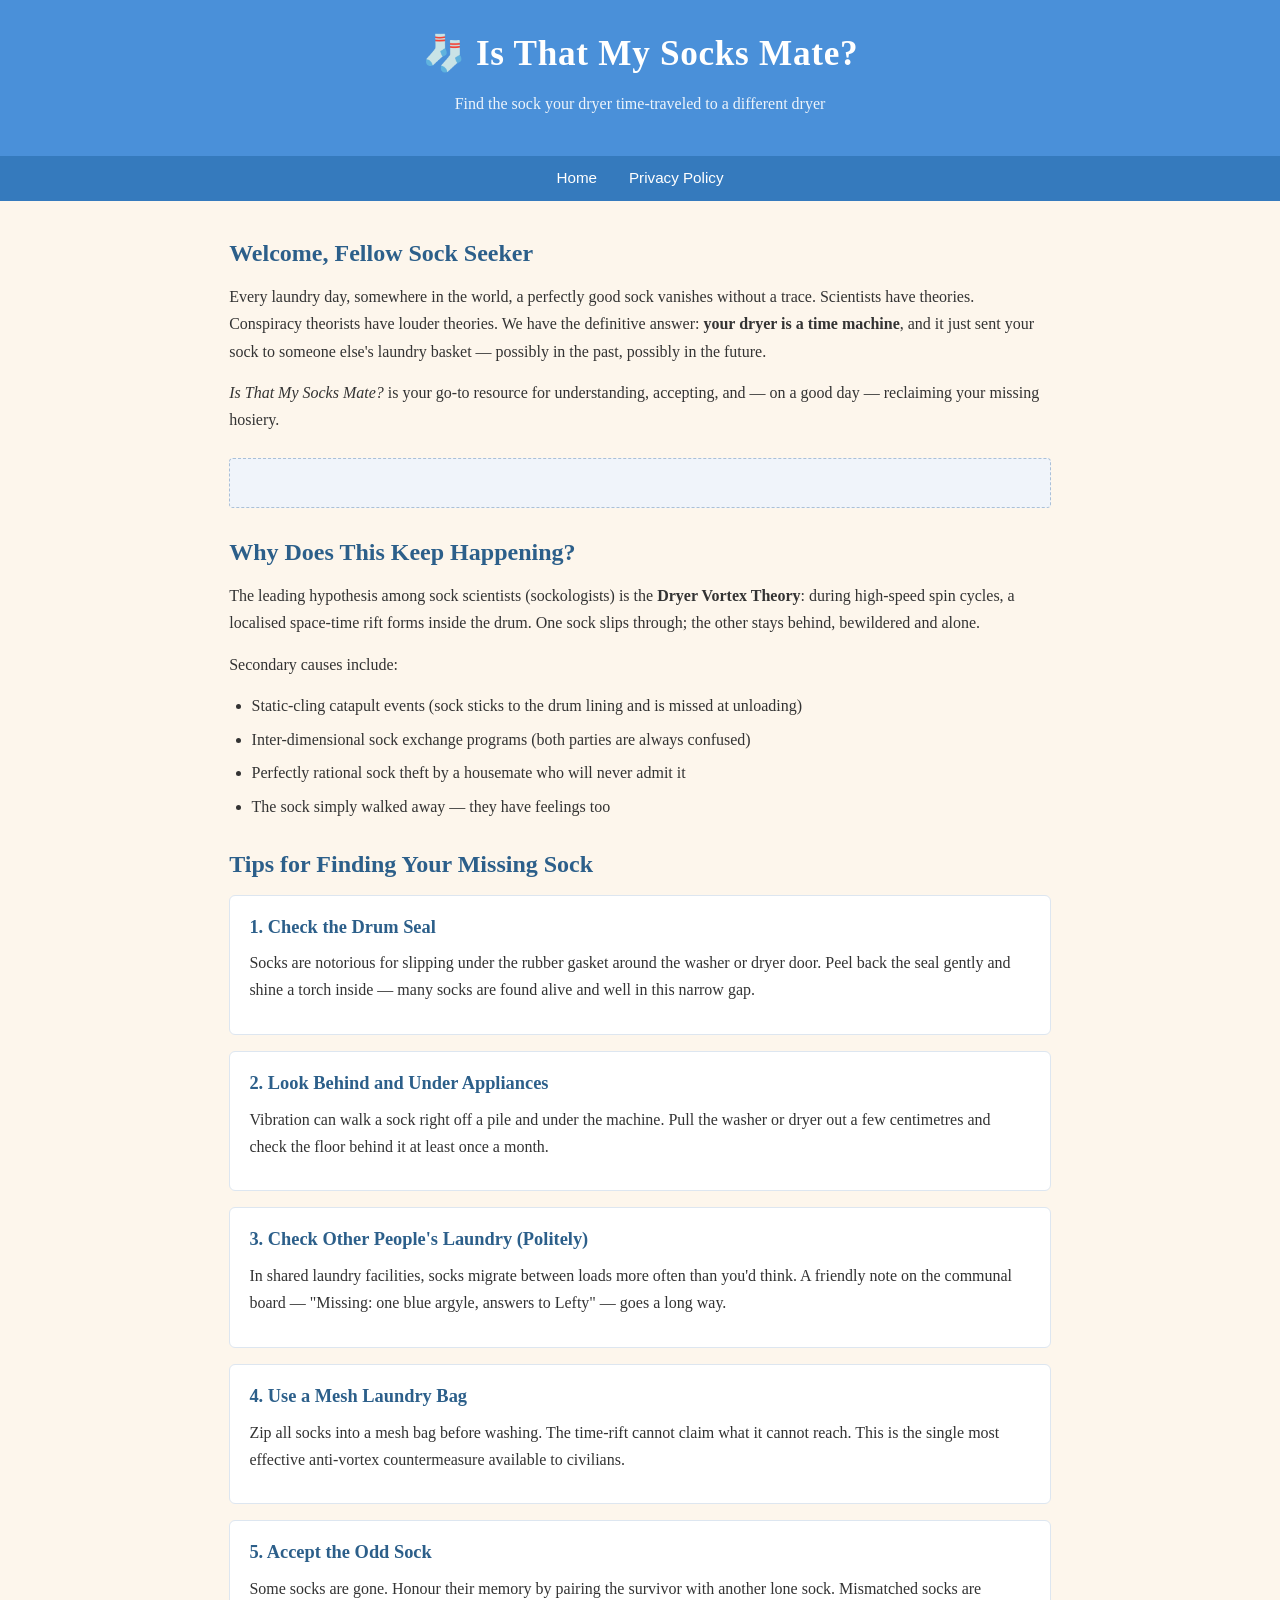
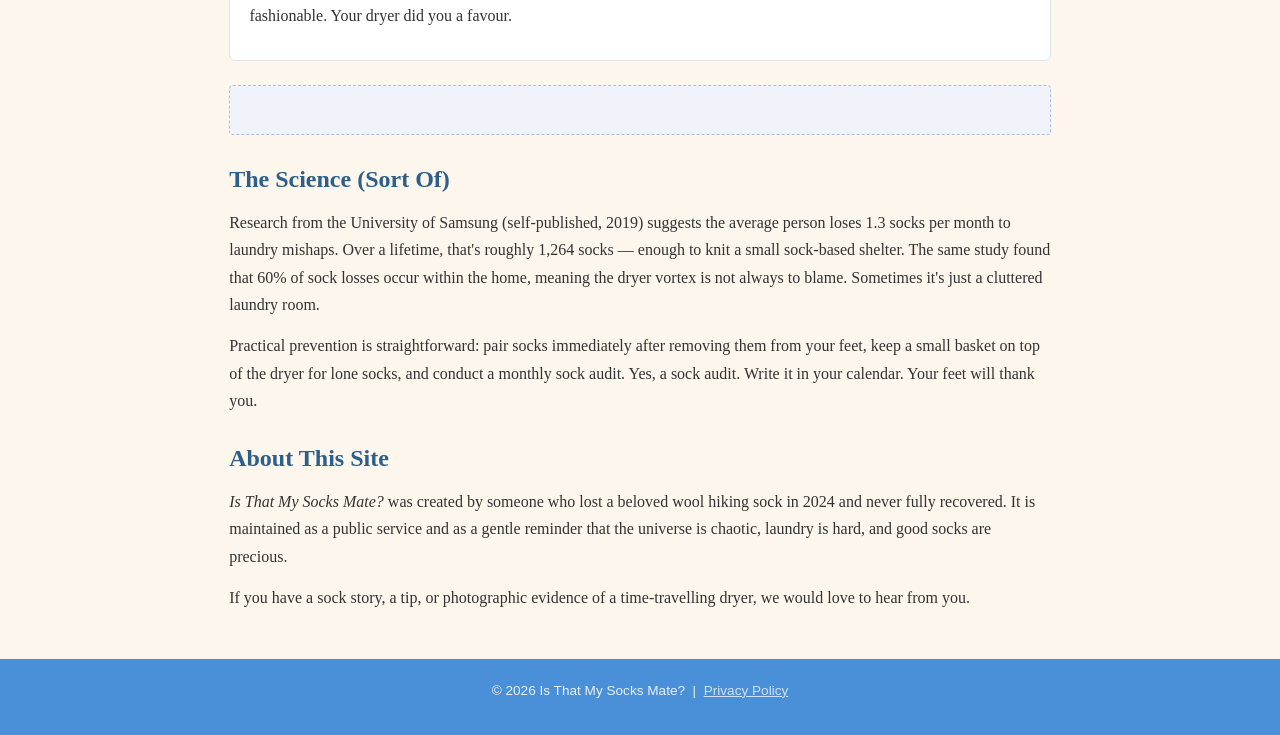
==== index.html @ 281c8d4a "Add index.html, privacy-policy.html, and style.css to prepare for AdSense Co-authored-by: boswellgra" ====
<!DOCTYPE html>
<html lang="en">
<head>
  <meta charset="UTF-8" />
  <meta name="viewport" content="width=device-width, initial-scale=1.0" />
  <meta name="description" content="Is That My Socks Mate? The fun guide to finding the sock your dryer time-traveled to another laundry machine." />
  <title>Is That My Socks Mate? – Find Your Missing Sock</title>
  <link rel="stylesheet" href="style.css" />
  <!-- Google AdSense auto-ads (replace ca-pub-XXXXXXXXXXXXXXXX with your publisher ID) -->
  <script async src="https://pagead2.googlesyndication.com/pagead/js/adsbygoogle.js?client=ca-pub-XXXXXXXXXXXXXXXX"
     crossorigin="anonymous"></script>
</head>
<body>

  <header>
    <h1>🧦 Is That My Socks Mate?</h1>
    <p class="tagline">Find the sock your dryer time-traveled to a different dryer</p>
  </header>

  <nav>
    <a href="index.html">Home</a>
    <a href="privacy-policy.html">Privacy Policy</a>
  </nav>

  <div class="container">

    <h2>Welcome, Fellow Sock Seeker</h2>
    <p>
      Every laundry day, somewhere in the world, a perfectly good sock vanishes without a trace.
      Scientists have theories. Conspiracy theorists have louder theories.
      We have the definitive answer: <strong>your dryer is a time machine</strong>, and it just
      sent your sock to someone else's laundry basket — possibly in the past, possibly in the future.
    </p>
    <p>
      <em>Is That My Socks Mate?</em> is your go-to resource for understanding, accepting, and — on
      a good day — reclaiming your missing hosiery.
    </p>

    <!-- Ad slot: top of content -->
    <div class="ad-slot">
      <ins class="adsbygoogle"
           style="display:block"
           data-ad-client="ca-pub-XXXXXXXXXXXXXXXX"
           data-ad-slot="XXXXXXXXXX"
           data-ad-format="auto"
           data-full-width-responsive="true"></ins>
      <script>(adsbygoogle = window.adsbygoogle || []).push({});</script>
    </div>

    <h2>Why Does This Keep Happening?</h2>
    <p>
      The leading hypothesis among sock scientists (sockologists) is the
      <strong>Dryer Vortex Theory</strong>: during high-speed spin cycles, a localised
      space-time rift forms inside the drum. One sock slips through; the other stays behind,
      bewildered and alone.
    </p>
    <p>
      Secondary causes include:
    </p>
    <ul>
      <li>Static-cling catapult events (sock sticks to the drum lining and is missed at unloading)</li>
      <li>Inter-dimensional sock exchange programs (both parties are always confused)</li>
      <li>Perfectly rational sock theft by a housemate who will never admit it</li>
      <li>The sock simply walked away — they have feelings too</li>
    </ul>

    <h2>Tips for Finding Your Missing Sock</h2>

    <div class="tip-card">
      <h3>1. Check the Drum Seal</h3>
      <p>
        Socks are notorious for slipping under the rubber gasket around the washer or dryer door.
        Peel back the seal gently and shine a torch inside — many socks are found alive and well
        in this narrow gap.
      </p>
    </div>

    <div class="tip-card">
      <h3>2. Look Behind and Under Appliances</h3>
      <p>
        Vibration can walk a sock right off a pile and under the machine. Pull the washer or dryer
        out a few centimetres and check the floor behind it at least once a month.
      </p>
    </div>

    <div class="tip-card">
      <h3>3. Check Other People's Laundry (Politely)</h3>
      <p>
        In shared laundry facilities, socks migrate between loads more often than you'd think.
        A friendly note on the communal board — "Missing: one blue argyle, answers to Lefty" —
        goes a long way.
      </p>
    </div>

    <div class="tip-card">
      <h3>4. Use a Mesh Laundry Bag</h3>
      <p>
        Zip all socks into a mesh bag before washing. The time-rift cannot claim what it cannot
        reach. This is the single most effective anti-vortex countermeasure available to civilians.
      </p>
    </div>

    <div class="tip-card">
      <h3>5. Accept the Odd Sock</h3>
      <p>
        Some socks are gone. Honour their memory by pairing the survivor with another lone sock.
        Mismatched socks are fashionable. Your dryer did you a favour.
      </p>
    </div>

    <!-- Ad slot: mid-content -->
    <div class="ad-slot">
      <ins class="adsbygoogle"
           style="display:block"
           data-ad-client="ca-pub-XXXXXXXXXXXXXXXX"
           data-ad-slot="XXXXXXXXXX"
           data-ad-format="auto"
           data-full-width-responsive="true"></ins>
      <script>(adsbygoogle = window.adsbygoogle || []).push({});</script>
    </div>

    <h2>The Science (Sort Of)</h2>
    <p>
      Research from the University of Samsung (self-published, 2019) suggests the average person
      loses 1.3 socks per month to laundry mishaps. Over a lifetime, that's roughly 1,264 socks —
      enough to knit a small sock-based shelter. The same study found that 60% of sock losses occur
      within the home, meaning the dryer vortex is not always to blame. Sometimes it's just a
      cluttered laundry room.
    </p>
    <p>
      Practical prevention is straightforward: pair socks immediately after removing them from your
      feet, keep a small basket on top of the dryer for lone socks, and conduct a monthly sock audit.
      Yes, a sock audit. Write it in your calendar. Your feet will thank you.
    </p>

    <h2>About This Site</h2>
    <p>
      <em>Is That My Socks Mate?</em> was created by someone who lost a beloved wool hiking sock
      in 2024 and never fully recovered. It is maintained as a public service and as a gentle
      reminder that the universe is chaotic, laundry is hard, and good socks are precious.
    </p>
    <p>
      If you have a sock story, a tip, or photographic evidence of a time-travelling dryer,
      we would love to hear from you.
    </p>

  </div>

  <footer>
    <p>&copy; 2026 Is That My Socks Mate? &nbsp;|&nbsp; <a href="privacy-policy.html">Privacy Policy</a></p>
  </footer>

</body>
</html>
---- style.css ----
/* isthatmysocksmate */
* {
  box-sizing: border-box;
  margin: 0;
  padding: 0;
}

body {
  font-family: Georgia, 'Times New Roman', serif;
  background-color: #fdf6ec;
  color: #333;
  line-height: 1.7;
}

header {
  background-color: #4a90d9;
  color: #fff;
  padding: 1.5rem 2rem;
  text-align: center;
}

header h1 {
  font-size: 2.2rem;
  letter-spacing: 0.02em;
}

header p.tagline {
  font-size: 1rem;
  margin-top: 0.4rem;
  opacity: 0.9;
}

nav {
  background-color: #357abd;
  display: flex;
  justify-content: center;
  gap: 2rem;
  padding: 0.6rem 1rem;
}

nav a {
  color: #fff;
  text-decoration: none;
  font-size: 0.95rem;
  font-family: Arial, sans-serif;
}

nav a:hover {
  text-decoration: underline;
}

.container {
  max-width: 860px;
  margin: 2rem auto;
  padding: 0 1.2rem;
}

h2 {
  font-size: 1.5rem;
  color: #2c5f8a;
  margin: 1.5rem 0 0.6rem;
}

h3 {
  font-size: 1.15rem;
  color: #2c5f8a;
  margin: 1.2rem 0 0.4rem;
}

p {
  margin-bottom: 0.9rem;
}

ul {
  margin: 0.5rem 0 1rem 1.4rem;
}

ul li {
  margin-bottom: 0.4rem;
}

.tip-card {
  background: #fff;
  border: 1px solid #dde6f0;
  border-radius: 6px;
  padding: 1rem 1.2rem;
  margin-bottom: 1rem;
}

.tip-card h3 {
  margin-top: 0;
}

.ad-slot {
  background: #f0f4fa;
  border: 1px dashed #aac0d8;
  border-radius: 4px;
  text-align: center;
  padding: 1.5rem;
  margin: 1.5rem 0;
  color: #7a95b0;
  font-family: Arial, sans-serif;
  font-size: 0.85rem;
}

footer {
  background-color: #4a90d9;
  color: #e8f0fb;
  text-align: center;
  padding: 1.2rem 1rem;
  font-family: Arial, sans-serif;
  font-size: 0.85rem;
  margin-top: 3rem;
}

footer a {
  color: #cfe0f8;
}
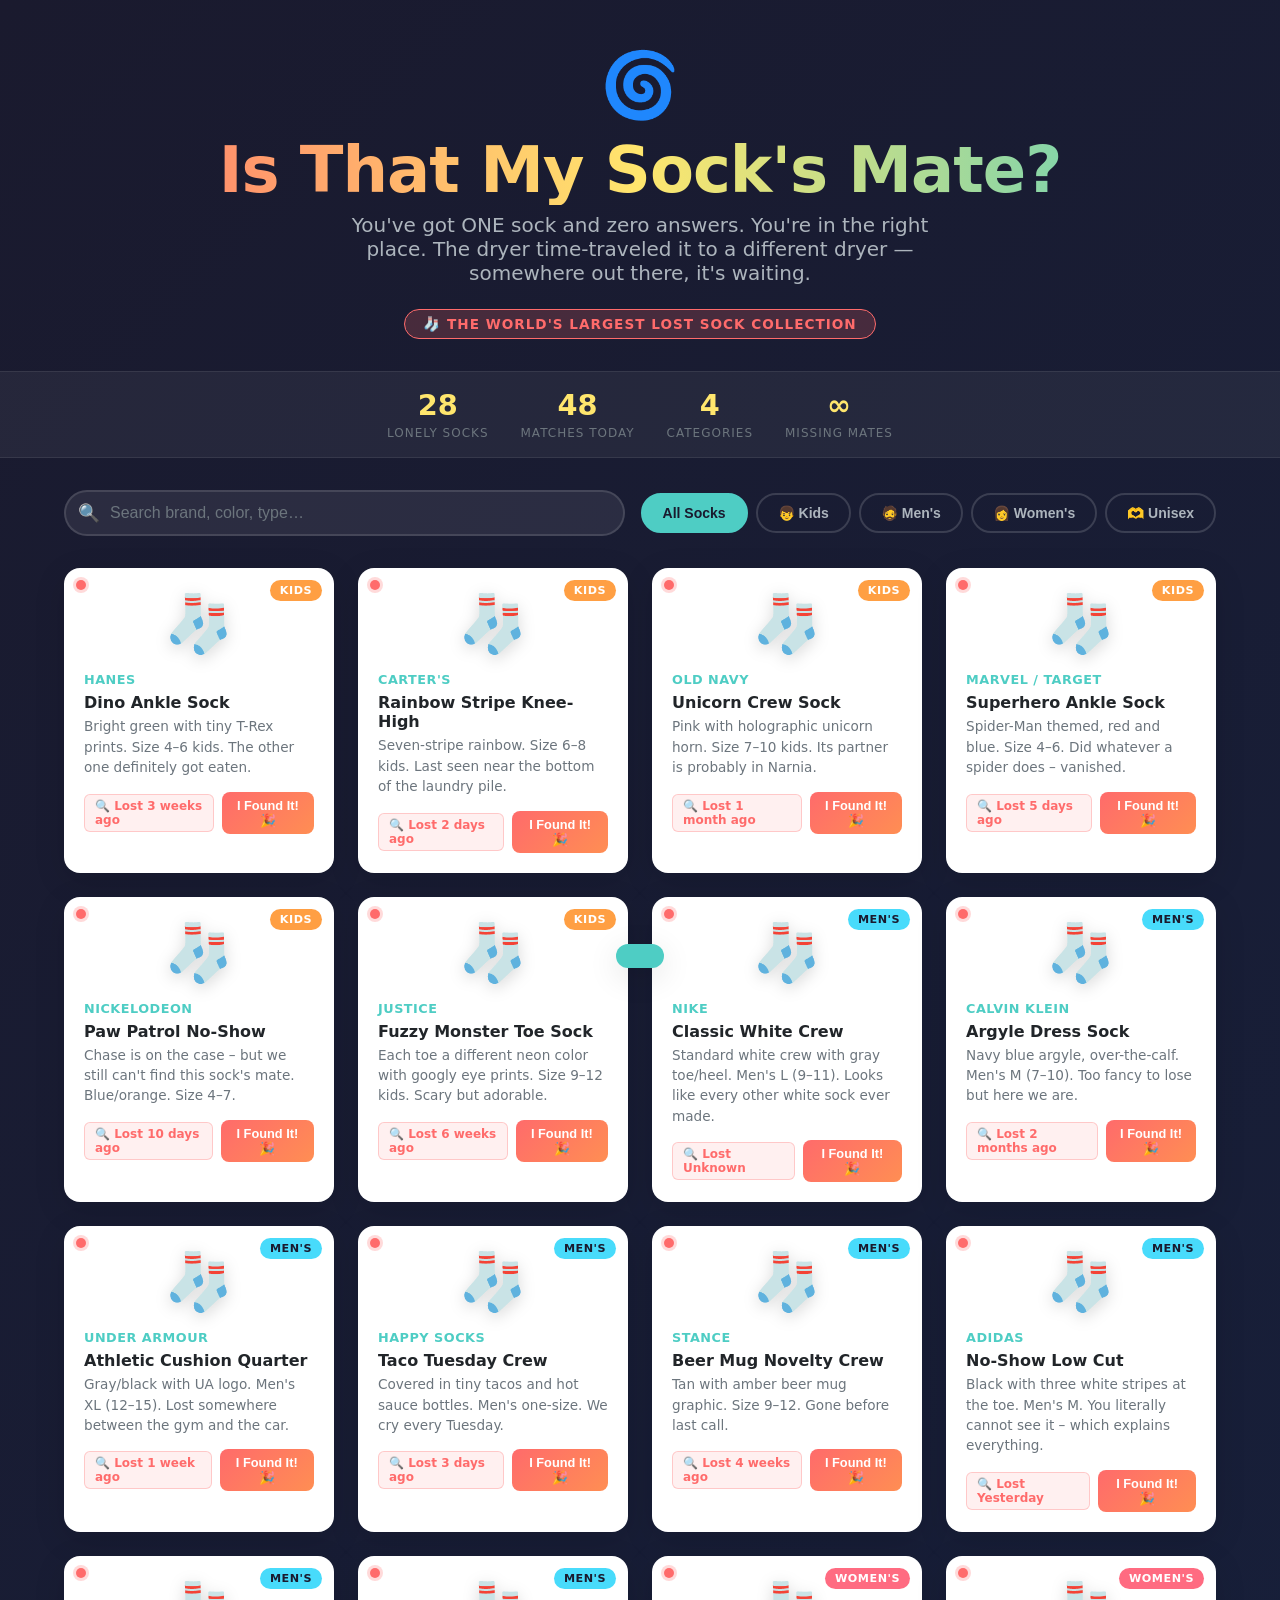
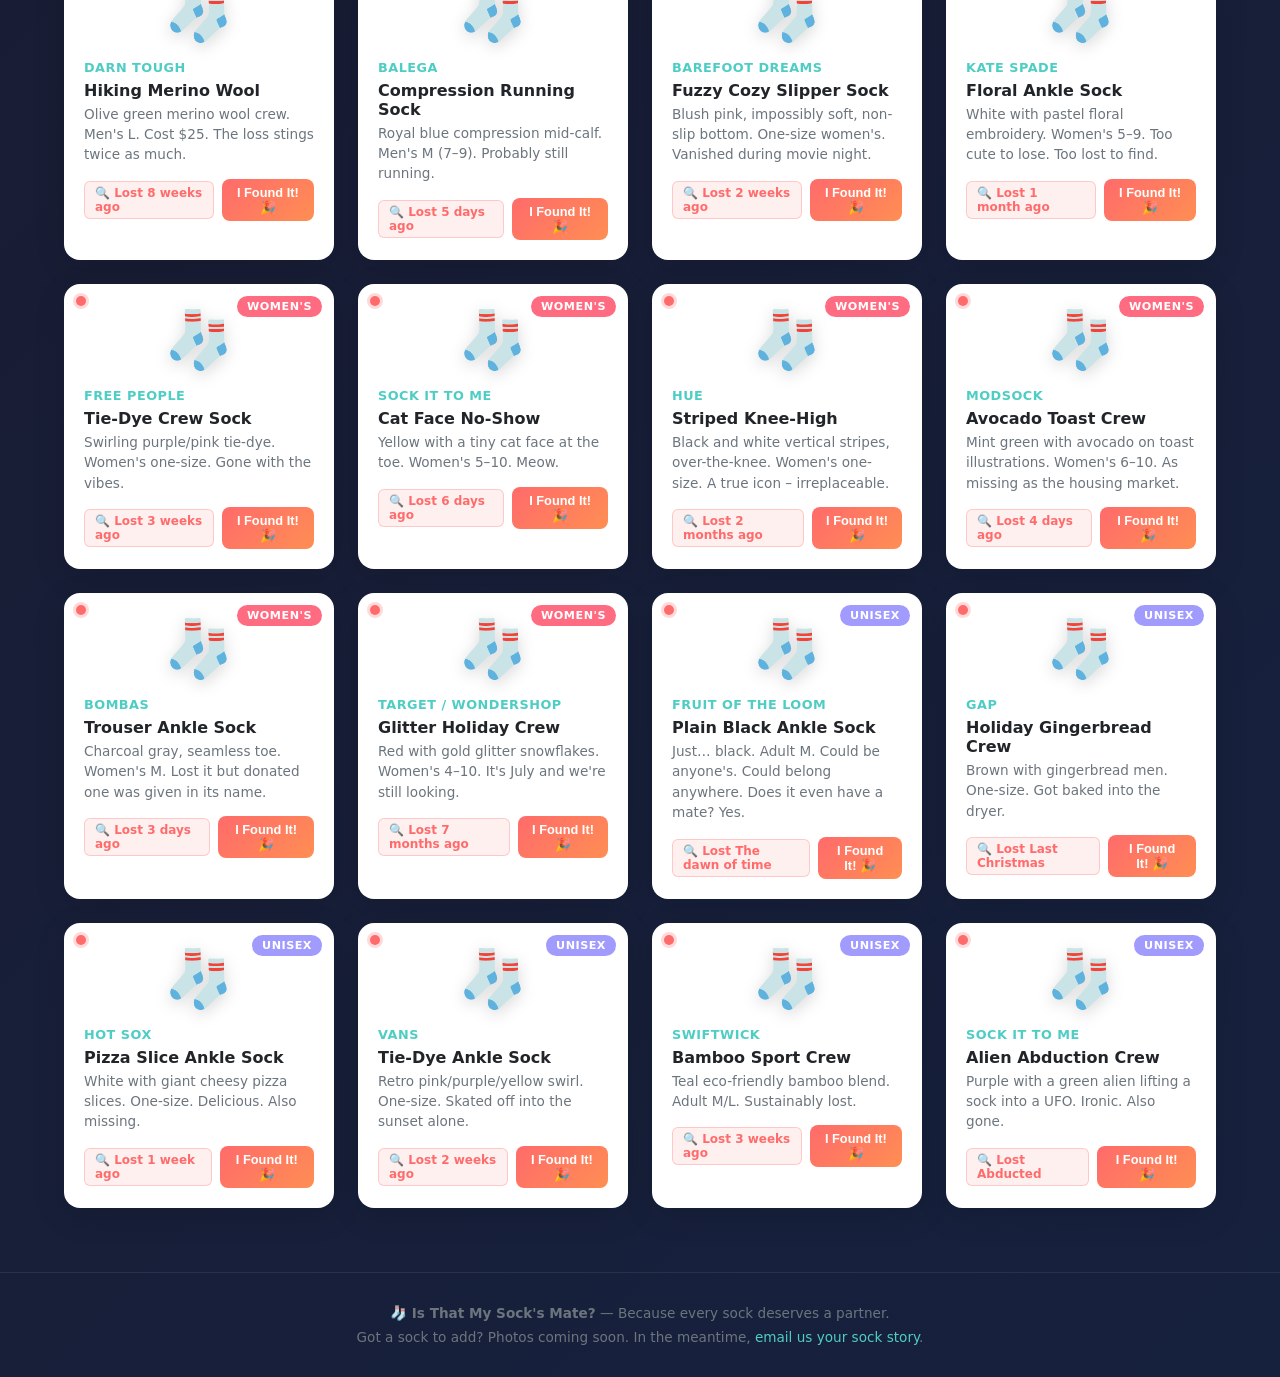
==== commit d721d11b: "build fun missing-socks homepage with 28 sock listings, filters, search, and modal Co-authored-by: b" ====
--- a/index.html
+++ b/index.html
@@ -3,152 +3,103 @@
 <head>
   <meta charset="UTF-8" />
   <meta name="viewport" content="width=device-width, initial-scale=1.0" />
-  <meta name="description" content="Is That My Socks Mate? The fun guide to finding the sock your dryer time-traveled to another laundry machine." />
-  <title>Is That My Socks Mate? – Find Your Missing Sock</title>
-  <link rel="stylesheet" href="style.css" />
-  <!-- Google AdSense auto-ads (replace ca-pub-XXXXXXXXXXXXXXXX with your publisher ID) -->
-  <script async src="https://pagead2.googlesyndication.com/pagead/js/adsbygoogle.js?client=ca-pub-XXXXXXXXXXXXXXXX"
-     crossorigin="anonymous"></script>
+  <meta name="description" content="Is That My Sock's Mate? The internet's lost-and-found for single socks. Browse hundreds of lonely socks searching for their partners." />
+  <meta property="og:title" content="Is That My Sock's Mate? 🧦" />
+  <meta property="og:description" content="Got a sock with no match? You're not alone. Browse our lost sock collection." />
+  <meta property="og:type" content="website" />
+  <title>Is That My Sock's Mate? 🧦</title>
+  <link rel="stylesheet" href="styles.css" />
 </head>
 <body>
 
+  <!-- ── Header ── -->
   <header>
-    <h1>🧦 Is That My Socks Mate?</h1>
-    <p class="tagline">Find the sock your dryer time-traveled to a different dryer</p>
+    <div class="emoji-dryer" aria-hidden="true">🌀</div>
+    <h1>Is That My Sock's Mate?</h1>
+    <p class="tagline">
+      You've got ONE sock and zero answers. You're in the right place.
+      The dryer time-traveled it to a different dryer — somewhere out there, it's waiting.
+    </p>
+    <span class="dryer-badge">🧦 The World's Largest Lost Sock Collection</span>
   </header>
 
-  <nav>
-    <a href="index.html">Home</a>
-    <a href="privacy-policy.html">Privacy Policy</a>
-  </nav>
-
-  <div class="container">
-
-    <h2>Welcome, Fellow Sock Seeker</h2>
-    <p>
-      Every laundry day, somewhere in the world, a perfectly good sock vanishes without a trace.
-      Scientists have theories. Conspiracy theorists have louder theories.
-      We have the definitive answer: <strong>your dryer is a time machine</strong>, and it just
-      sent your sock to someone else's laundry basket — possibly in the past, possibly in the future.
-    </p>
-    <p>
-      <em>Is That My Socks Mate?</em> is your go-to resource for understanding, accepting, and — on
-      a good day — reclaiming your missing hosiery.
-    </p>
-
-    <!-- Ad slot: top of content -->
-    <div class="ad-slot">
-      <ins class="adsbygoogle"
-           style="display:block"
-           data-ad-client="ca-pub-XXXXXXXXXXXXXXXX"
-           data-ad-slot="XXXXXXXXXX"
-           data-ad-format="auto"
-           data-full-width-responsive="true"></ins>
-      <script>(adsbygoogle = window.adsbygoogle || []).push({});</script>
+  <!-- ── Stats Bar ── -->
+  <div class="stats-bar" role="region" aria-label="Site statistics">
+    <div class="stat">
+      <span class="num" id="total-count">28</span>
+      <span class="label">Lonely Socks</span>
     </div>
-
-    <h2>Why Does This Keep Happening?</h2>
-    <p>
-      The leading hypothesis among sock scientists (sockologists) is the
-      <strong>Dryer Vortex Theory</strong>: during high-speed spin cycles, a localised
-      space-time rift forms inside the drum. One sock slips through; the other stays behind,
-      bewildered and alone.
-    </p>
-    <p>
-      Secondary causes include:
-    </p>
-    <ul>
-      <li>Static-cling catapult events (sock sticks to the drum lining and is missed at unloading)</li>
-      <li>Inter-dimensional sock exchange programs (both parties are always confused)</li>
-      <li>Perfectly rational sock theft by a housemate who will never admit it</li>
-      <li>The sock simply walked away — they have feelings too</li>
-    </ul>
-
-    <h2>Tips for Finding Your Missing Sock</h2>
-
-    <div class="tip-card">
-      <h3>1. Check the Drum Seal</h3>
-      <p>
-        Socks are notorious for slipping under the rubber gasket around the washer or dryer door.
-        Peel back the seal gently and shine a torch inside — many socks are found alive and well
-        in this narrow gap.
-      </p>
+    <div class="stat">
+      <span class="num" id="matched-count">47</span>
+      <span class="label">Matches Today</span>
     </div>
-
-    <div class="tip-card">
-      <h3>2. Look Behind and Under Appliances</h3>
-      <p>
-        Vibration can walk a sock right off a pile and under the machine. Pull the washer or dryer
-        out a few centimetres and check the floor behind it at least once a month.
-      </p>
+    <div class="stat">
+      <span class="num">4</span>
+      <span class="label">Categories</span>
     </div>
-
-    <div class="tip-card">
-      <h3>3. Check Other People's Laundry (Politely)</h3>
-      <p>
-        In shared laundry facilities, socks migrate between loads more often than you'd think.
-        A friendly note on the communal board — "Missing: one blue argyle, answers to Lefty" —
-        goes a long way.
-      </p>
+    <div class="stat">
+      <span class="num">∞</span>
+      <span class="label">Missing Mates</span>
     </div>
-
-    <div class="tip-card">
-      <h3>4. Use a Mesh Laundry Bag</h3>
-      <p>
-        Zip all socks into a mesh bag before washing. The time-rift cannot claim what it cannot
-        reach. This is the single most effective anti-vortex countermeasure available to civilians.
-      </p>
-    </div>
-
-    <div class="tip-card">
-      <h3>5. Accept the Odd Sock</h3>
-      <p>
-        Some socks are gone. Honour their memory by pairing the survivor with another lone sock.
-        Mismatched socks are fashionable. Your dryer did you a favour.
-      </p>
-    </div>
-
-    <!-- Ad slot: mid-content -->
-    <div class="ad-slot">
-      <ins class="adsbygoogle"
-           style="display:block"
-           data-ad-client="ca-pub-XXXXXXXXXXXXXXXX"
-           data-ad-slot="XXXXXXXXXX"
-           data-ad-format="auto"
-           data-full-width-responsive="true"></ins>
-      <script>(adsbygoogle = window.adsbygoogle || []).push({});</script>
-    </div>
-
-    <h2>The Science (Sort Of)</h2>
-    <p>
-      Research from the University of Samsung (self-published, 2019) suggests the average person
-      loses 1.3 socks per month to laundry mishaps. Over a lifetime, that's roughly 1,264 socks —
-      enough to knit a small sock-based shelter. The same study found that 60% of sock losses occur
-      within the home, meaning the dryer vortex is not always to blame. Sometimes it's just a
-      cluttered laundry room.
-    </p>
-    <p>
-      Practical prevention is straightforward: pair socks immediately after removing them from your
-      feet, keep a small basket on top of the dryer for lone socks, and conduct a monthly sock audit.
-      Yes, a sock audit. Write it in your calendar. Your feet will thank you.
-    </p>
-
-    <h2>About This Site</h2>
-    <p>
-      <em>Is That My Socks Mate?</em> was created by someone who lost a beloved wool hiking sock
-      in 2024 and never fully recovered. It is maintained as a public service and as a gentle
-      reminder that the universe is chaotic, laundry is hard, and good socks are precious.
-    </p>
-    <p>
-      If you have a sock story, a tip, or photographic evidence of a time-travelling dryer,
-      we would love to hear from you.
-    </p>
-
   </div>
 
+  <!-- ── Controls ── -->
+  <div class="controls">
+    <div class="search-wrap">
+      <span class="search-icon" aria-hidden="true">🔍</span>
+      <input
+        id="search"
+        type="search"
+        placeholder="Search brand, color, type…"
+        aria-label="Search socks"
+        autocomplete="off"
+      />
+    </div>
+    <div class="filters" role="group" aria-label="Filter by category">
+      <button class="filter-btn active" data-filter="all">All Socks</button>
+      <button class="filter-btn" data-filter="kids">👦 Kids</button>
+      <button class="filter-btn" data-filter="mens">🧔 Men's</button>
+      <button class="filter-btn" data-filter="womens">👩 Women's</button>
+      <button class="filter-btn" data-filter="unisex">🫶 Unisex</button>
+    </div>
+  </div>
+
+  <!-- ── Sock Grid ── -->
+  <main>
+    <div id="sock-grid" class="sock-grid" role="list" aria-label="Lost socks"></div>
+    <div id="empty-state" aria-live="polite">
+      <div class="big-emoji">🧦❓</div>
+      <h2>No socks found!</h2>
+      <p>Try a different search or category.</p>
+    </div>
+  </main>
+
+  <!-- ── Sock Detail Modal ── -->
+  <div id="modal" class="modal-overlay" role="dialog" aria-modal="true" aria-labelledby="modal-name">
+    <div class="modal" tabindex="-1">
+      <button id="modal-close" class="close-btn" aria-label="Close">&times;</button>
+      <div class="sock-big" id="modal-emoji">🧦</div>
+      <span id="modal-cat" class="category-badge"></span>
+      <h2 id="modal-name"></h2>
+      <div class="modal-brand" id="modal-brand"></div>
+      <p id="modal-desc"></p>
+      <p style="font-size:0.8rem;color:#adb5bd;margin-bottom:20px" id="modal-since"></p>
+      <button id="modal-share" class="share-btn">📤 Share This Sock</button>
+    </div>
+  </div>
+
+  <!-- ── Toast ── -->
+  <div id="toast" class="toast" role="status" aria-live="polite"></div>
+
+  <!-- ── Footer ── -->
   <footer>
-    <p>&copy; 2026 Is That My Socks Mate? &nbsp;|&nbsp; <a href="privacy-policy.html">Privacy Policy</a></p>
+    <p>🧦 <strong>Is That My Sock's Mate?</strong> — Because every sock deserves a partner.</p>
+    <p style="margin-top:8px">
+      Got a sock to add? Photos coming soon.
+      In the meantime, <a href="mailto:hello@isthatmysocksmate.com">email us your sock story</a>.
+    </p>
   </footer>
 
+  <script src="app.js"></script>
 </body>
 </html>
--- a/styles.css
+++ b/styles.css
@@ -0,0 +1,467 @@
+/* ============================================
+   Is That My Sock's Mate? – Main Stylesheet
+   ============================================ */
+
+:root {
+  --primary: #ff6b6b;
+  --secondary: #4ecdc4;
+  --accent: #ffe66d;
+  --dark: #1a1a2e;
+  --mid: #16213e;
+  --light: #f8f9fa;
+  --card-bg: #ffffff;
+  --shadow: 0 8px 32px rgba(0, 0, 0, 0.12);
+  --radius: 16px;
+}
+
+* {
+  margin: 0;
+  padding: 0;
+  box-sizing: border-box;
+}
+
+body {
+  font-family: 'Segoe UI', system-ui, -apple-system, sans-serif;
+  background: linear-gradient(135deg, var(--dark) 0%, var(--mid) 100%);
+  min-height: 100vh;
+  color: var(--light);
+  overflow-x: hidden;
+}
+
+/* ── Header ── */
+header {
+  text-align: center;
+  padding: 48px 24px 32px;
+  position: relative;
+}
+
+header .emoji-dryer {
+  font-size: 4rem;
+  animation: spin 6s linear infinite;
+  display: inline-block;
+}
+
+@keyframes spin {
+  0%   { transform: rotate(0deg); }
+  25%  { transform: rotate(10deg); }
+  75%  { transform: rotate(-10deg); }
+  100% { transform: rotate(0deg); }
+}
+
+header h1 {
+  font-size: clamp(2rem, 6vw, 4rem);
+  font-weight: 900;
+  background: linear-gradient(90deg, var(--primary), var(--accent), var(--secondary));
+  -webkit-background-clip: text;
+  -webkit-text-fill-color: transparent;
+  background-clip: text;
+  line-height: 1.1;
+  margin: 12px 0 8px;
+  letter-spacing: -1px;
+}
+
+header p.tagline {
+  font-size: clamp(1rem, 2.5vw, 1.25rem);
+  color: #adb5bd;
+  max-width: 600px;
+  margin: 0 auto 24px;
+}
+
+.dryer-badge {
+  display: inline-block;
+  background: rgba(255, 107, 107, 0.2);
+  border: 1px solid var(--primary);
+  color: var(--primary);
+  border-radius: 999px;
+  padding: 6px 18px;
+  font-size: 0.85rem;
+  font-weight: 700;
+  letter-spacing: 1px;
+  text-transform: uppercase;
+}
+
+/* ── Stats bar ── */
+.stats-bar {
+  display: flex;
+  justify-content: center;
+  gap: 32px;
+  flex-wrap: wrap;
+  padding: 16px 24px;
+  background: rgba(255, 255, 255, 0.05);
+  border-top: 1px solid rgba(255, 255, 255, 0.08);
+  border-bottom: 1px solid rgba(255, 255, 255, 0.08);
+  margin-bottom: 32px;
+}
+
+.stat {
+  text-align: center;
+}
+
+.stat .num {
+  font-size: 1.8rem;
+  font-weight: 800;
+  color: var(--accent);
+  display: block;
+}
+
+.stat .label {
+  font-size: 0.75rem;
+  color: #6c757d;
+  text-transform: uppercase;
+  letter-spacing: 1px;
+}
+
+/* ── Controls ── */
+.controls {
+  max-width: 1200px;
+  margin: 0 auto 32px;
+  padding: 0 24px;
+  display: flex;
+  gap: 16px;
+  flex-wrap: wrap;
+  align-items: center;
+  justify-content: space-between;
+}
+
+.search-wrap {
+  position: relative;
+  flex: 1;
+  min-width: 220px;
+}
+
+.search-wrap input {
+  width: 100%;
+  padding: 12px 20px 12px 44px;
+  border-radius: 999px;
+  border: 2px solid rgba(255, 255, 255, 0.12);
+  background: rgba(255, 255, 255, 0.08);
+  color: var(--light);
+  font-size: 1rem;
+  outline: none;
+  transition: border-color 0.2s;
+}
+
+.search-wrap input::placeholder { color: #6c757d; }
+.search-wrap input:focus { border-color: var(--secondary); }
+
+.search-wrap .search-icon {
+  position: absolute;
+  left: 14px;
+  top: 50%;
+  transform: translateY(-50%);
+  font-size: 1.1rem;
+  pointer-events: none;
+}
+
+.filters {
+  display: flex;
+  gap: 8px;
+  flex-wrap: wrap;
+}
+
+.filter-btn {
+  padding: 10px 20px;
+  border-radius: 999px;
+  border: 2px solid rgba(255, 255, 255, 0.15);
+  background: transparent;
+  color: #adb5bd;
+  font-size: 0.875rem;
+  font-weight: 600;
+  cursor: pointer;
+  transition: all 0.2s;
+  white-space: nowrap;
+}
+
+.filter-btn:hover {
+  border-color: var(--secondary);
+  color: var(--secondary);
+}
+
+.filter-btn.active {
+  background: var(--secondary);
+  border-color: var(--secondary);
+  color: var(--dark);
+}
+
+/* ── Grid ── */
+.sock-grid {
+  max-width: 1200px;
+  margin: 0 auto;
+  padding: 0 24px 64px;
+  display: grid;
+  grid-template-columns: repeat(auto-fill, minmax(260px, 1fr));
+  gap: 24px;
+}
+
+/* ── Sock Card ── */
+.sock-card {
+  background: var(--card-bg);
+  border-radius: var(--radius);
+  box-shadow: var(--shadow);
+  overflow: hidden;
+  transition: transform 0.25s, box-shadow 0.25s;
+  cursor: pointer;
+  color: var(--dark);
+  position: relative;
+}
+
+.sock-card:hover {
+  transform: translateY(-6px) rotate(1deg);
+  box-shadow: 0 20px 48px rgba(0, 0, 0, 0.25);
+}
+
+.sock-card .card-header {
+  padding: 28px 20px 20px;
+  display: flex;
+  flex-direction: column;
+  align-items: center;
+  gap: 8px;
+  position: relative;
+}
+
+.sock-emoji {
+  font-size: 3.5rem;
+  line-height: 1;
+  filter: drop-shadow(0 4px 8px rgba(0,0,0,0.15));
+  animation: wobble 3s ease-in-out infinite;
+  animation-delay: var(--delay, 0s);
+}
+
+@keyframes wobble {
+  0%, 100% { transform: rotate(-5deg); }
+  50%       { transform: rotate(5deg); }
+}
+
+.sock-card .category-badge {
+  position: absolute;
+  top: 12px;
+  right: 12px;
+  font-size: 0.7rem;
+  font-weight: 700;
+  text-transform: uppercase;
+  letter-spacing: 0.5px;
+  padding: 4px 10px;
+  border-radius: 999px;
+  color: #fff;
+}
+
+.cat-kids    { background: #ff9f43; }
+.cat-mens    { background: #48dbfb; color: var(--dark) !important; }
+.cat-womens  { background: #ff6b81; }
+.cat-unisex  { background: #a29bfe; }
+
+.sock-card .status-dot {
+  position: absolute;
+  top: 12px;
+  left: 12px;
+  width: 10px;
+  height: 10px;
+  border-radius: 50%;
+  background: var(--primary);
+  box-shadow: 0 0 0 3px rgba(255, 107, 107, 0.25);
+  animation: pulse 2s ease-in-out infinite;
+}
+
+@keyframes pulse {
+  0%, 100% { box-shadow: 0 0 0 3px rgba(255, 107, 107, 0.25); }
+  50%       { box-shadow: 0 0 0 8px rgba(255, 107, 107, 0); }
+}
+
+.sock-card .card-body {
+  padding: 0 20px 20px;
+}
+
+.sock-card h3 {
+  font-size: 1rem;
+  font-weight: 800;
+  color: #212529;
+  margin-bottom: 4px;
+}
+
+.sock-card .brand {
+  font-size: 0.8rem;
+  font-weight: 700;
+  color: var(--secondary);
+  text-transform: uppercase;
+  letter-spacing: 0.5px;
+  margin-bottom: 6px;
+}
+
+.sock-card p.desc {
+  font-size: 0.85rem;
+  color: #6c757d;
+  line-height: 1.5;
+  margin-bottom: 14px;
+}
+
+.sock-card .card-footer {
+  display: flex;
+  gap: 8px;
+  align-items: center;
+  justify-content: space-between;
+}
+
+.lost-tag {
+  display: inline-flex;
+  align-items: center;
+  gap: 4px;
+  background: rgba(255, 107, 107, 0.1);
+  border: 1px solid rgba(255, 107, 107, 0.3);
+  color: var(--primary);
+  border-radius: 6px;
+  padding: 4px 10px;
+  font-size: 0.75rem;
+  font-weight: 700;
+}
+
+.match-btn {
+  margin-left: auto;
+  background: linear-gradient(135deg, var(--primary), #ff8e53);
+  color: #fff;
+  border: none;
+  border-radius: 8px;
+  padding: 6px 14px;
+  font-size: 0.8rem;
+  font-weight: 700;
+  cursor: pointer;
+  transition: opacity 0.2s;
+}
+
+.match-btn:hover { opacity: 0.85; }
+
+/* ── Empty state ── */
+#empty-state {
+  display: none;
+  grid-column: 1 / -1;
+  text-align: center;
+  padding: 64px 24px;
+  color: #6c757d;
+}
+
+#empty-state .big-emoji { font-size: 4rem; margin-bottom: 16px; }
+#empty-state h2 { font-size: 1.4rem; color: var(--light); margin-bottom: 8px; }
+
+/* ── Modal ── */
+.modal-overlay {
+  display: none;
+  position: fixed;
+  inset: 0;
+  background: rgba(0,0,0,0.7);
+  backdrop-filter: blur(4px);
+  z-index: 100;
+  align-items: center;
+  justify-content: center;
+  padding: 24px;
+}
+
+.modal-overlay.open {
+  display: flex;
+}
+
+.modal {
+  background: #fff;
+  border-radius: 24px;
+  max-width: 420px;
+  width: 100%;
+  padding: 36px 32px;
+  text-align: center;
+  color: var(--dark);
+  position: relative;
+  animation: popIn 0.3s cubic-bezier(0.34, 1.56, 0.64, 1);
+}
+
+@keyframes popIn {
+  from { transform: scale(0.8); opacity: 0; }
+  to   { transform: scale(1);   opacity: 1; }
+}
+
+.modal .close-btn {
+  position: absolute;
+  top: 16px;
+  right: 16px;
+  background: none;
+  border: none;
+  font-size: 1.4rem;
+  cursor: pointer;
+  color: #adb5bd;
+  line-height: 1;
+}
+
+.modal .sock-big { font-size: 6rem; margin-bottom: 8px; }
+
+.modal h2 {
+  font-size: 1.4rem;
+  font-weight: 800;
+  margin-bottom: 4px;
+}
+
+.modal .modal-brand {
+  font-size: 0.85rem;
+  font-weight: 700;
+  color: var(--secondary);
+  text-transform: uppercase;
+  letter-spacing: 0.5px;
+  margin-bottom: 12px;
+}
+
+.modal p {
+  font-size: 0.95rem;
+  color: #6c757d;
+  line-height: 1.6;
+  margin-bottom: 20px;
+}
+
+.modal .share-btn {
+  display: inline-block;
+  background: linear-gradient(135deg, var(--primary), #ff8e53);
+  color: #fff;
+  border: none;
+  border-radius: 12px;
+  padding: 12px 28px;
+  font-size: 1rem;
+  font-weight: 700;
+  cursor: pointer;
+  transition: opacity 0.2s;
+  text-decoration: none;
+}
+
+.modal .share-btn:hover { opacity: 0.85; }
+
+/* ── Footer ── */
+footer {
+  text-align: center;
+  padding: 32px 24px;
+  border-top: 1px solid rgba(255, 255, 255, 0.08);
+  color: #6c757d;
+  font-size: 0.85rem;
+}
+
+footer a { color: var(--secondary); text-decoration: none; }
+
+/* ── Toast ── */
+.toast {
+  position: fixed;
+  bottom: 32px;
+  left: 50%;
+  transform: translateX(-50%) translateY(100px);
+  background: var(--secondary);
+  color: var(--dark);
+  padding: 12px 24px;
+  border-radius: 999px;
+  font-weight: 700;
+  font-size: 0.9rem;
+  box-shadow: var(--shadow);
+  transition: transform 0.35s cubic-bezier(0.34, 1.56, 0.64, 1);
+  z-index: 200;
+  pointer-events: none;
+}
+
+.toast.show { transform: translateX(-50%) translateY(0); }
+
+/* ── Responsive ── */
+@media (max-width: 600px) {
+  .controls { flex-direction: column; }
+  .filters  { justify-content: center; }
+  .sock-grid { grid-template-columns: repeat(auto-fill, minmax(150px, 1fr)); gap: 16px; }
+  .sock-emoji { font-size: 2.8rem; }
+}
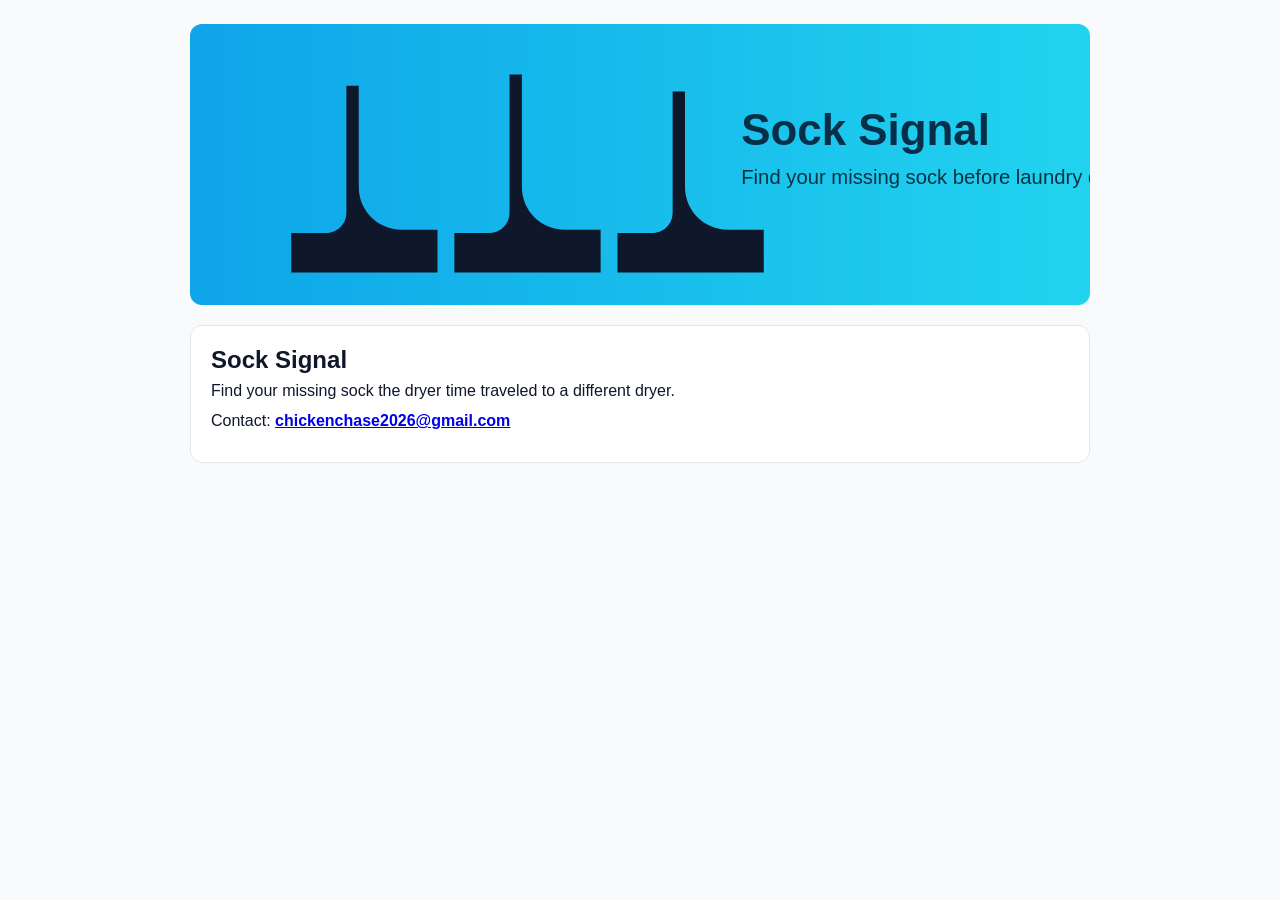
==== commit d65c1a0d: "Update live site content" ====
--- a/index.html
+++ b/index.html
@@ -1,105 +1,90 @@
-<!DOCTYPE html>
+<!doctype html>
 <html lang="en">
-<head>
-  <meta charset="UTF-8" />
-  <meta name="viewport" content="width=device-width, initial-scale=1.0" />
-  <meta name="description" content="Is That My Sock's Mate? The internet's lost-and-found for single socks. Browse hundreds of lonely socks searching for their partners." />
-  <meta property="og:title" content="Is That My Sock's Mate? 🧦" />
-  <meta property="og:description" content="Got a sock with no match? You're not alone. Browse our lost sock collection." />
-  <meta property="og:type" content="website" />
-  <title>Is That My Sock's Mate? 🧦</title>
-  <link rel="stylesheet" href="styles.css" />
-</head>
-<body>
+  <head>
+    <meta charset="UTF-8" />
+    <meta name="viewport" content="width=device-width, initial-scale=1.0" />
+    <link rel="icon" href="/favicon.ico" sizes="any" />
+    <title>Sock Signal</title>
+    <style>
+      :root {
+        color-scheme: light;
+      }
+      body {
+        margin: 0;
+        font-family: Arial, Helvetica, sans-serif;
+        background: #f8fafc;
+        color: #0f172a;
+      }
+      .wrap {
+        max-width: 900px;
+        margin: 0 auto;
+        padding: 24px;
+      }
+      .hero {
+        width: 100%;
+        border-radius: 12px;
+        display: block;
+        margin-bottom: 20px;
+      }
+      .card {
+        background: #ffffff;
+        border: 1px solid #e2e8f0;
+        border-radius: 12px;
+        padding: 20px;
+      }
+      h1 {
+        margin: 0 0 8px;
+      }
+      p {
+        margin: 0 0 12px;
+      }
+      .email {
+        font-weight: 700;
+      }
+    </style>
+  </head>
+  <body>
+    <main class="wrap">
+      <img src="images/hero-banner.svg" alt="Sock Signal hero banner" class="hero" />
+      <section class="card">
+        <h1 id="site-name">Sock Signal</h1>
+        <p>Find your missing sock the dryer time traveled to a different dryer.</p>
+        <p>
+          Contact:
+          <a id="contact-email" class="email" href="mailto:chickenchase2026@gmail.com">chickenchase2026@gmail.com</a>
+        </p>
+      </section>
+    </main>
 
-  <!-- ── Header ── -->
-  <header>
-    <div class="emoji-dryer" aria-hidden="true">🌀</div>
-    <h1>Is That My Sock's Mate?</h1>
-    <p class="tagline">
-      You've got ONE sock and zero answers. You're in the right place.
-      The dryer time-traveled it to a different dryer — somewhere out there, it's waiting.
-    </p>
-    <span class="dryer-badge">🧦 The World's Largest Lost Sock Collection</span>
-  </header>
+    <script>
+      (async () => {
+        try {
+          const response = await fetch('./site.config.json', { cache: 'no-store' });
+          if (!response.ok) {
+            return;
+          }
 
-  <!-- ── Stats Bar ── -->
-  <div class="stats-bar" role="region" aria-label="Site statistics">
-    <div class="stat">
-      <span class="num" id="total-count">28</span>
-      <span class="label">Lonely Socks</span>
-    </div>
-    <div class="stat">
-      <span class="num" id="matched-count">47</span>
-      <span class="label">Matches Today</span>
-    </div>
-    <div class="stat">
-      <span class="num">4</span>
-      <span class="label">Categories</span>
-    </div>
-    <div class="stat">
-      <span class="num">∞</span>
-      <span class="label">Missing Mates</span>
-    </div>
-  </div>
+          const config = await response.json();
+          const siteName = config?.site?.name;
+          const email = config?.site?.contactEmail;
 
-  <!-- ── Controls ── -->
-  <div class="controls">
-    <div class="search-wrap">
-      <span class="search-icon" aria-hidden="true">🔍</span>
-      <input
-        id="search"
-        type="search"
-        placeholder="Search brand, color, type…"
-        aria-label="Search socks"
-        autocomplete="off"
-      />
-    </div>
-    <div class="filters" role="group" aria-label="Filter by category">
-      <button class="filter-btn active" data-filter="all">All Socks</button>
-      <button class="filter-btn" data-filter="kids">👦 Kids</button>
-      <button class="filter-btn" data-filter="mens">🧔 Men's</button>
-      <button class="filter-btn" data-filter="womens">👩 Women's</button>
-      <button class="filter-btn" data-filter="unisex">🫶 Unisex</button>
-    </div>
-  </div>
+          if (siteName) {
+            const siteNameElement = document.getElementById('site-name');
+            siteNameElement.textContent = siteName;
+            document.title = siteName;
+          }
 
-  <!-- ── Sock Grid ── -->
-  <main>
-    <div id="sock-grid" class="sock-grid" role="list" aria-label="Lost socks"></div>
-    <div id="empty-state" aria-live="polite">
-      <div class="big-emoji">🧦❓</div>
-      <h2>No socks found!</h2>
-      <p>Try a different search or category.</p>
-    </div>
-  </main>
+          if (!email) {
+            return;
+          }
 
-  <!-- ── Sock Detail Modal ── -->
-  <div id="modal" class="modal-overlay" role="dialog" aria-modal="true" aria-labelledby="modal-name">
-    <div class="modal" tabindex="-1">
-      <button id="modal-close" class="close-btn" aria-label="Close">&times;</button>
-      <div class="sock-big" id="modal-emoji">🧦</div>
-      <span id="modal-cat" class="category-badge"></span>
-      <h2 id="modal-name"></h2>
-      <div class="modal-brand" id="modal-brand"></div>
-      <p id="modal-desc"></p>
-      <p style="font-size:0.8rem;color:#adb5bd;margin-bottom:20px" id="modal-since"></p>
-      <button id="modal-share" class="share-btn">📤 Share This Sock</button>
-    </div>
-  </div>
-
-  <!-- ── Toast ── -->
-  <div id="toast" class="toast" role="status" aria-live="polite"></div>
-
-  <!-- ── Footer ── -->
-  <footer>
-    <p>🧦 <strong>Is That My Sock's Mate?</strong> — Because every sock deserves a partner.</p>
-    <p style="margin-top:8px">
-      Got a sock to add? Photos coming soon.
-      In the meantime, <a href="mailto:hello@isthatmysocksmate.com">email us your sock story</a>.
-    </p>
-  </footer>
-
-  <script src="app.js"></script>
-</body>
+          const emailElement = document.getElementById('contact-email');
+          emailElement.textContent = email;
+          emailElement.href = `mailto:${email}`;
+        } catch {
+          // Keep fallback email already in HTML.
+        }
+      })();
+    </script>
+  </body>
 </html>
